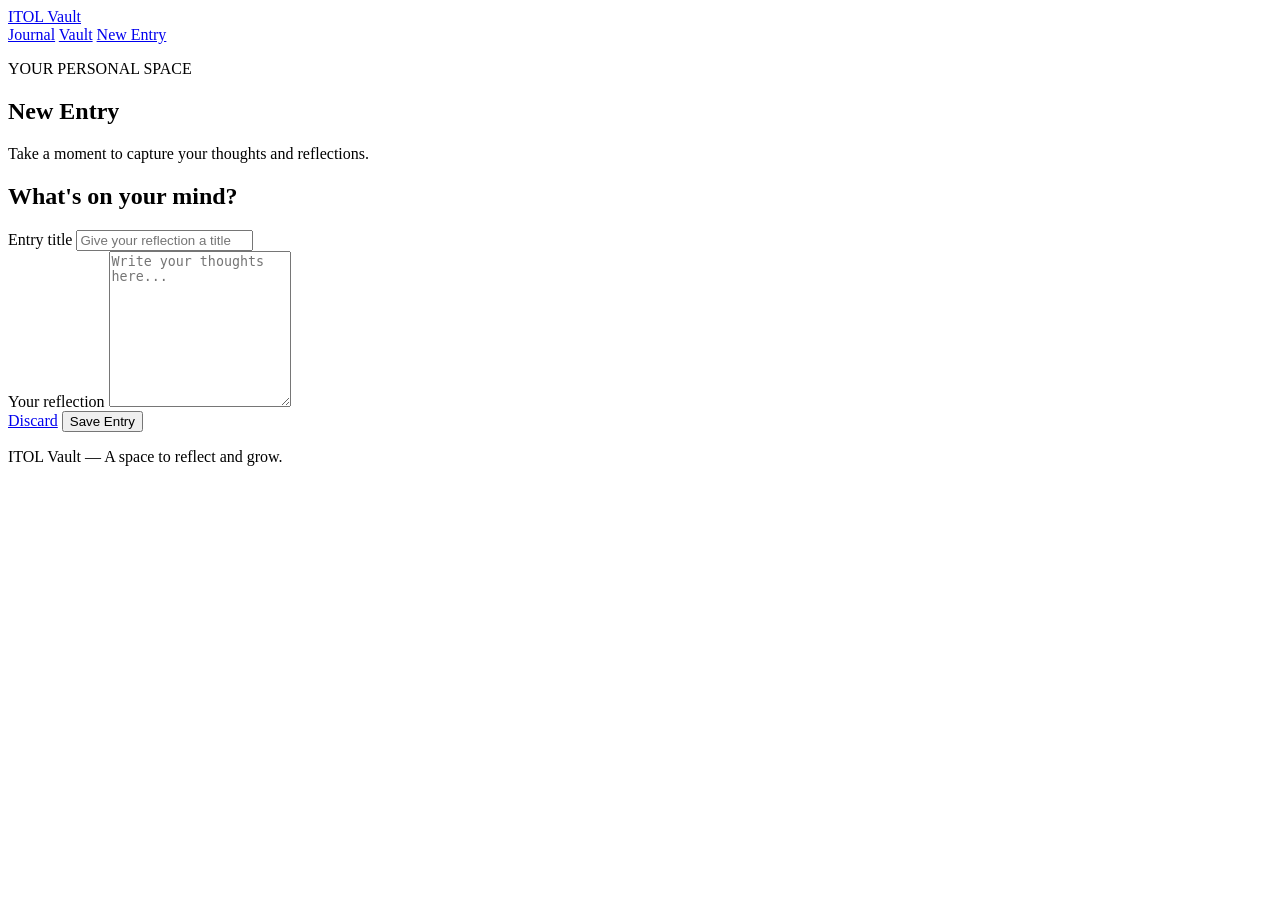
==== new-entry.html @ 91fb4074 "Build core page structure" ====
<!DOCTYPE html>
<html lang="en">
<head>
  <meta charset="UTF-8">
  <meta name="viewport" content="width=device-width, initial-scale=1.0">
  <meta name="description" content="Create a new personal journal entry in ITOL Vault.">
  <title>New Entry | ITOL Vault</title>
  <link rel="stylesheet" href="style.css">
  <script src="app.js" defer></script>
</head>
<body>
  <header class="site-header">
    <a class="brand" href="index.html">ITOL Vault</a>

    <nav aria-label="Main navigation">
      <a href="index.html">Journal</a>
      <a href="vault.html">Vault</a>
      <a href="new-entry.html" aria-current="page">New Entry</a>
    </nav>
  </header>

  <main class="container">
    <section class="intro">
      <p class="eyebrow">YOUR PERSONAL SPACE</p>
      <h1>New Entry</h1>
      <p>Take a moment to capture your thoughts and reflections.</p>
    </section>

    <section aria-labelledby="entry-form-heading">
      <h2 id="entry-form-heading">What's on your mind?</h2>

      <form id="entryForm">
        <div class="form-field">
          <label for="entryTitle">Entry title</label>
          <input
            type="text"
            id="entryTitle"
            name="title"
            placeholder="Give your reflection a title"
            required
          >
        </div>

        <div class="form-field">
          <label for="entryBody">Your reflection</label>
          <textarea
            id="entryBody"
            name="body"
            rows="10"
            placeholder="Write your thoughts here..."
            required
          ></textarea>
        </div>

        <div class="form-actions">
          <a class="secondary-button" href="index.html">Discard</a>
          <button class="primary-button" id="saveEntryButton" type="submit">
            Save Entry
          </button>
        </div>

        <p id="formMessage" role="status" aria-live="polite"></p>
      </form>
    </section>
  </main>

  <footer class="site-footer">
    <p>ITOL Vault — A space to reflect and grow.</p>
  </footer>
</body>
</html>
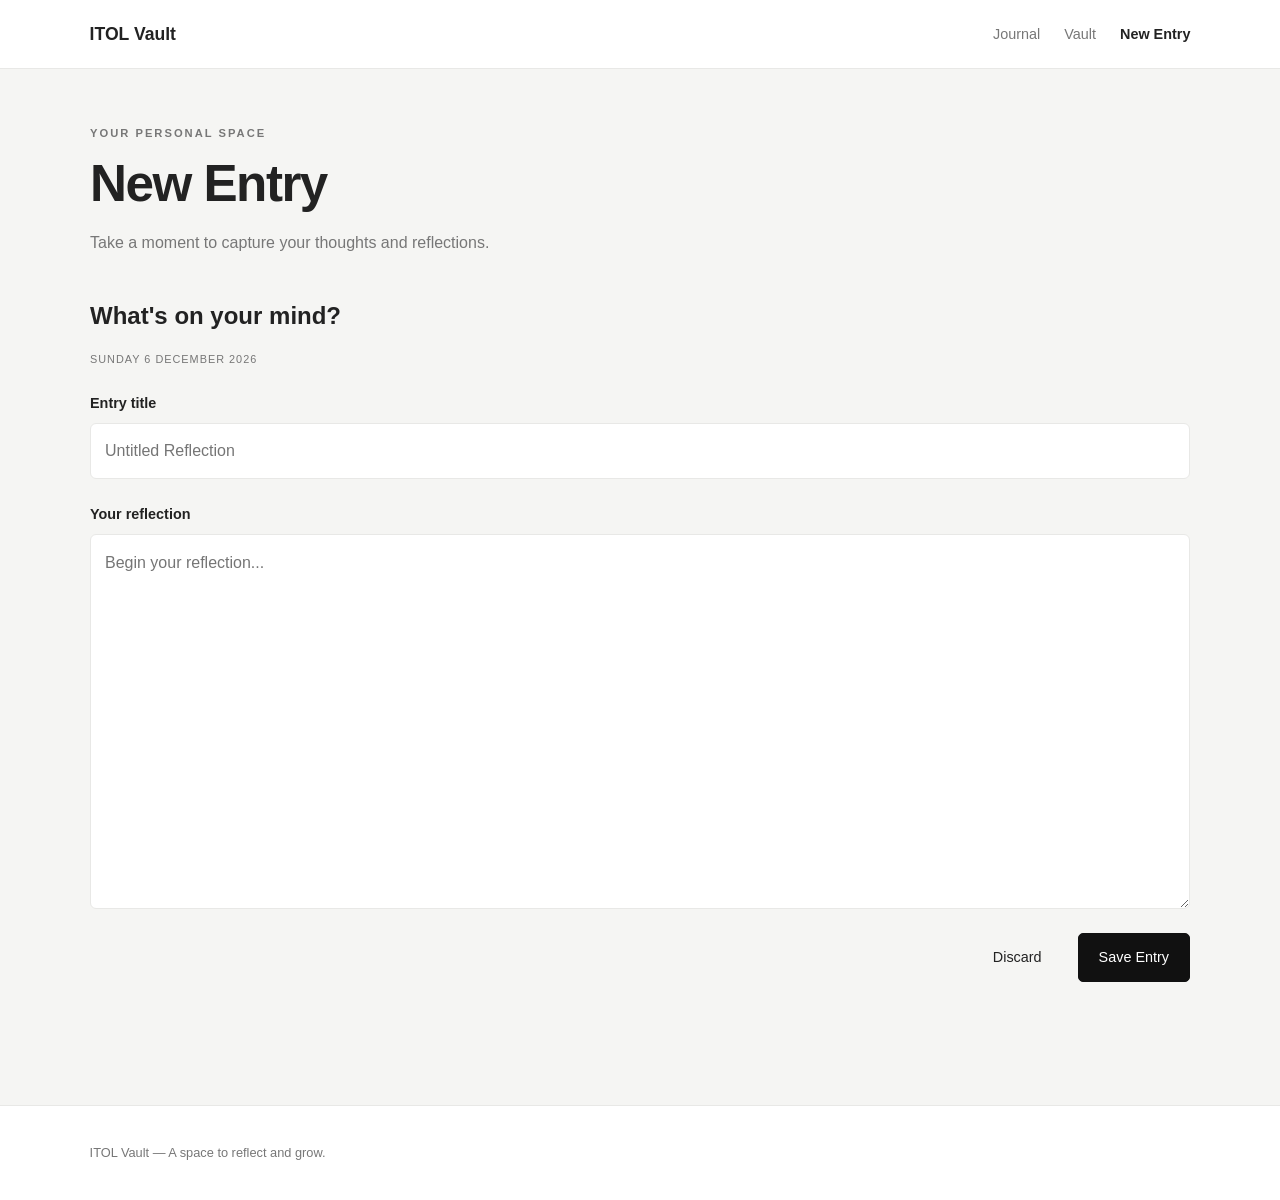
==== commit d54f782a: "Add responsive hamburger navigation" ====
--- a/new-entry.html
+++ b/new-entry.html
@@ -1,72 +1,92 @@
+<!doctype html>
+<html lang="en">
+  <head>
+    <meta charset="UTF-8" />
+    <meta name="viewport" content="width=device-width, initial-scale=1.0" />
+    <meta
+      name="description"
+      content="Create a new personal journal entry in ITOL Vault."
+    />
+    <title>New Entry | ITOL Vault</title>
+    <link rel="stylesheet" href="style.css" />
+    <script src="app.js" defer></script>
+  </head>
+  <body>
 
-<!DOCTYPE html>
-<html lang="en">
-<head>
-  <meta charset="UTF-8">
-  <meta name="viewport" content="width=device-width, initial-scale=1.0">
-  <meta name="description" content="Create a new personal journal entry in ITOL Vault.">
-  <title>New Entry | ITOL Vault</title>
-  <link rel="stylesheet" href="style.css">
-  <script src="app.js" defer></script>
-</head>
-<body>
-  <header class="site-header">
-    <a class="brand" href="index.html">ITOL Vault</a>
+<header class="site-header">
+  <a class="brand" href="index.html">ITOL Vault</a>
 
-    <nav aria-label="Main navigation">
-      <a href="index.html">Journal</a>
-      <a href="vault.html">Vault</a>
-      <a href="new-entry.html" aria-current="page">New Entry</a>
-    </nav>
-  </header>
+  <button
+    class="menu-toggle"
+    id="menuToggle"
+    type="button"
+    aria-label="Open navigation menu"
+    aria-expanded="false"
+    aria-controls="mainNavigation"
+  >
+    <span></span>
+    <span></span>
+    <span></span>
+  </button>
 
-  <main class="container">
-    <section class="intro">
-      <p class="eyebrow">YOUR PERSONAL SPACE</p>
-      <h1>New Entry</h1>
-      <p>Take a moment to capture your thoughts and reflections.</p>
-    </section>
+  <nav id="mainNavigation" aria-label="Main navigation">
+    <a href="index.html">Journal</a>
+    <a href="vault.html">Vault</a>
+    <a href="new-entry.html" aria-current="page">New Entry</a>
+  </nav>
+</header>
 
-    <section aria-labelledby="entry-form-heading">
-      <h2 id="entry-form-heading">What's on your mind?</h2>
 
-      <form id="entryForm">
-        <div class="form-field">
-          <label for="entryTitle">Entry title</label>
-          <input
-            type="text"
-            id="entryTitle"
-            name="title"
-            placeholder="Give your reflection a title"
-            required
-          >
-        </div>
+    <main class="container">
+      <section class="intro">
+        <p class="eyebrow">YOUR PERSONAL SPACE</p>
+        <h1>New Entry</h1>
+        <p>Take a moment to capture your thoughts and reflections.</p>
+      </section>
 
-        <div class="form-field">
-          <label for="entryBody">Your reflection</label>
-          <textarea
-            id="entryBody"
-            name="body"
-            rows="10"
-            placeholder="Write your thoughts here..."
-            required
-          ></textarea>
-        </div>
+      <section aria-labelledby="entry-form-heading">
+        <h2 id="entry-form-heading">What's on your mind?</h2>
 
-        <div class="form-actions">
-          <a class="secondary-button" href="index.html">Discard</a>
-          <button class="primary-button" id="saveEntryButton" type="submit">
-            Save Entry
-          </button>
-        </div>
+        <form id="entryForm">
+          <p class="entry-date" id="entryDate"></p>
 
-        <p id="formMessage" role="status" aria-live="polite"></p>
-      </form>
-    </section>
-  </main>
+          <div class="form-field">
+            <label for="entryTitle">Entry title</label>
+            <input
+              type="text"
+              id="entryTitle"
+              name="title"
+              placeholder="Untitled Reflection"
+              required
+            />
+          </div>
 
-  <footer class="site-footer">
-    <p>ITOL Vault — A space to reflect and grow.</p>
-  </footer>
-</body>
+          <div class="form-field">
+            <label for="entryBody">Your reflection</label>
+            <textarea
+              id="entryBody"
+              name="body"
+              rows="12"
+              placeholder="Begin your reflection..."
+              required
+            ></textarea>
+          </div>
+
+          <div class="form-actions">
+            <a class="secondary-button" href="index.html">Discard</a>
+
+            <button class="primary-button" id="saveEntryButton" type="submit">
+              Save Entry
+            </button>
+          </div>
+
+          <p id="formMessage" role="status" aria-live="polite"></p>
+        </form>
+      </section>
+    </main>
+
+    <footer class="site-footer">
+      <p>ITOL Vault — A space to reflect and grow.</p>
+    </footer>
+  </body>
 </html>
--- a/style.css
+++ b/style.css
@@ -0,0 +1,449 @@
+
+/* ========================================
+   1. DESIGN VARIABLES
+======================================== */
+
+:root {
+  --background: #f5f5f3;
+  --surface: #ffffff;
+  --text: #222222;
+  --muted: #777777;
+  --border: #e8e8e6;
+  --accent: #111111;
+}
+
+/* ========================================
+   2. GLOBAL RESET
+======================================== */
+
+* {
+  box-sizing: border-box;
+}
+
+body {
+  margin: 0;
+  background: var(--background);
+  color: var(--text);
+  font-family: Arial, Helvetica, sans-serif;
+  line-height: 1.6;
+}
+
+/* ========================================
+   3. BASIC ELEMENTS
+======================================== */
+
+a {
+  color: inherit;
+}
+
+button,
+input,
+textarea {
+  font: inherit;
+}
+
+
+
+/* ========================================
+   4. HEADER AND NAVIGATION
+======================================== */
+
+.site-header {
+  display: flex;
+  justify-content: space-between;
+  align-items: center;
+  gap: 24px;
+  padding: 20px 7%;
+  background: var(--surface);
+  border-bottom: 1px solid var(--border);
+}
+
+.brand {
+  color: var(--text);
+  font-size: 1.1rem;
+  font-weight: 700;
+  text-decoration: none;
+}
+
+nav {
+  display: flex;
+  flex-wrap: wrap;
+  gap: 24px;
+}
+
+nav a {
+  color: var(--muted);
+  font-size: 0.9rem;
+  text-decoration: none;
+  transition: color 0.2s ease;
+}
+
+nav a:hover,
+nav a[aria-current="page"] {
+  color: var(--text);
+}
+
+nav a[aria-current="page"] {
+  font-weight: 700;
+}
+
+
+/* ========================================
+   5. PAGE LAYOUT AND TYPOGRAPHY
+======================================== */
+
+.container {
+  width: min(1100px, 86%);
+  margin: 56px auto;
+}
+
+.intro {
+  max-width: 620px;
+  margin-bottom: 44px;
+}
+
+.eyebrow {
+  color: var(--muted);
+  font-size: 0.7rem;
+  letter-spacing: 2px;
+  font-weight: 700;
+}
+
+.intro h1 {
+  margin: 12px 0;
+  font-size: clamp(2rem, 5vw, 3.2rem);
+  line-height: 1.15;
+  letter-spacing: -1.5px;
+}
+
+.intro > p:last-child {
+  color: var(--muted);
+  max-width: 540px;
+}
+
+h2 {
+  line-height: 1.3;
+}
+
+p {
+  overflow-wrap: anywhere;
+}
+
+
+
+/* ========================================
+   6. JOURNAL ENTRIES AND CARDS
+======================================== */
+
+.section-heading {
+  display: flex;
+  justify-content: space-between;
+  align-items: center;
+  gap: 16px;
+  margin-bottom: 24px;
+}
+
+.section-heading h2 {
+  margin: 0;
+  font-size: 1.2rem;
+}
+
+.section-heading a {
+  color: var(--muted);
+  font-size: 0.85rem;
+  text-decoration: none;
+}
+
+.section-heading a:hover {
+  color: var(--text);
+}
+
+.entries-grid {
+  display: grid;
+  grid-template-columns: repeat(3, minmax(0, 1fr));
+  gap: 20px;
+  align-items: stretch;
+}
+
+.entry-card {
+  min-width: 0;
+  padding: 24px;
+  background: var(--surface);
+  border: 1px solid var(--border);
+  border-radius: 6px;
+}
+
+.entry-card h3 {
+  margin: 10px 0;
+  font-size: 1.1rem;
+  line-height: 1.4;
+}
+
+.entry-date {
+  margin: 0;
+  color: var(--muted);
+  font-size: 0.68rem;
+  letter-spacing: 1px;
+  text-transform: uppercase;
+}
+
+.entry-card .entry-summary {
+  margin-bottom: 0;
+  color: var(--muted);
+  font-size: 0.9rem;
+  overflow-wrap: anywhere;
+}
+
+.entry-card:first-child {
+  grid-column: span 2;
+}
+
+
+
+/* ========================================
+   7. FORM AND BUTTONS
+======================================== */
+
+#entryForm {
+  display: flex;
+  flex-direction: column;
+  gap: 24px;
+}
+
+.form-field {
+  display: flex;
+  flex-direction: column;
+  gap: 8px;
+}
+
+.form-field label {
+  font-size: 0.9rem;
+  font-weight: 700;
+}
+
+#entryTitle,
+#entryBody {
+  width: 100%;
+  padding: 14px;
+  border: 1px solid var(--border);
+  border-radius: 6px;
+  background: var(--surface);
+  color: var(--text);
+  font: inherit;
+}
+
+#entryTitle:focus,
+#entryBody:focus {
+  outline: 2px solid #888888;
+  outline-offset: 2px;
+}
+
+#entryBody {
+  min-height: 240px;
+  resize: vertical;
+  line-height: 1.8;
+}
+
+.form-actions {
+  display: flex;
+  justify-content: flex-end;
+  align-items: center;
+  gap: 16px;
+  flex-wrap: wrap;
+}
+
+.primary-button {
+  display: inline-block;
+  padding: 12px 20px;
+  border: 1px solid var(--accent);
+  border-radius: 5px;
+  background: var(--accent);
+  color: #ffffff;
+  font-size: 0.9rem;
+  text-decoration: none;
+  cursor: pointer;
+}
+
+.primary-button:hover {
+  background: #333333;
+}
+
+.secondary-button {
+  display: inline-block;
+  padding: 12px 20px;
+  color: var(--text);
+  font-size: 0.9rem;
+  text-decoration: none;
+}
+
+.secondary-button:hover {
+  text-decoration: underline;
+}
+
+#formMessage {
+  color: var(--muted);
+  font-size: 0.9rem;
+}
+
+
+
+/* ========================================
+   8. INSPIRATION SECTION
+======================================== */
+
+.inspiration {
+  margin-top: 32px;
+  padding: 36px 20px;
+  border: 1px dashed #d9d9d6;
+  border-radius: 6px;
+  text-align: center;
+}
+
+.inspiration-icon {
+  font-size: 1.5rem;
+}
+
+.inspiration h2 {
+  margin-bottom: 4px;
+}
+
+.inspiration > p:not(.inspiration-icon) {
+  color: var(--muted);
+  font-size: 0.9rem;
+}
+
+.inspiration a {
+  display: inline-block;
+  margin-top: 12px;
+  color: var(--text);
+  font-weight: 700;
+  font-size: 0.9rem;
+}
+
+
+
+/* ========================================
+   9. FOOTER
+======================================== */
+
+.site-footer {
+  margin-top: 70px;
+  padding: 24px 7%;
+  background: var(--surface);
+  border-top: 1px solid var(--border);
+  color: var(--muted);
+  font-size: 0.8rem;
+}
+
+
+
+/* ========================================
+   10. RESPONSIVE DESIGN
+======================================== */
+
+@media (max-width: 800px) {
+  .entries-grid {
+    grid-template-columns: repeat(2, minmax(0, 1fr));
+  }
+
+  .entry-card:first-child {
+    grid-column: span 2;
+  }
+}
+
+@media (max-width: 550px) {
+  .site-header {
+    flex-direction: column;
+    align-items: flex-start;
+  }
+
+  nav {
+    gap: 16px;
+  }
+
+  .container {
+    width: 90%;
+    margin-top: 36px;
+  }
+
+  .entries-grid {
+    grid-template-columns: 1fr;
+  }
+
+  .entry-card:first-child {
+    grid-column: auto;
+  }
+
+  .section-heading {
+    align-items: flex-start;
+    flex-direction: column;
+  }
+
+  .form-actions {
+    align-items: stretch;
+    flex-direction: column-reverse;
+  }
+
+  .form-actions .primary-button,
+  .form-actions .secondary-button {
+    text-align: center;
+  }
+
+  .inspiration {
+    padding: 28px 16px;
+  }
+}
+
+
+/* Hamburger menu button */
+
+.menu-toggle {
+  display: none;
+  width: 44px;
+  height: 44px;
+  padding: 10px;
+  border: 1px solid var(--border);
+  border-radius: 6px;
+  background: var(--surface);
+  cursor: pointer;
+}
+
+.menu-toggle span {
+  display: block;
+  height: 2px;
+  margin: 4px 0;
+  background: var(--text);
+}
+
+/* Mobile navigation */
+
+@media (max-width: 550px) {
+  .site-header {
+    position: relative;
+    flex-direction: row;
+    align-items: center;
+    justify-content: space-between;
+    flex-wrap: wrap;
+  }
+
+  .menu-toggle {
+    display: block;
+  }
+
+  .site-header nav {
+    display: none;
+    flex-basis: 100%;
+    flex-direction: column;
+    gap: 0;
+    padding-top: 12px;
+  }
+
+  .site-header nav.is-open {
+    display: flex;
+  }
+
+  .site-header nav a {
+    padding: 12px 0;
+    border-top: 1px solid var(--border);
+  }
+}
